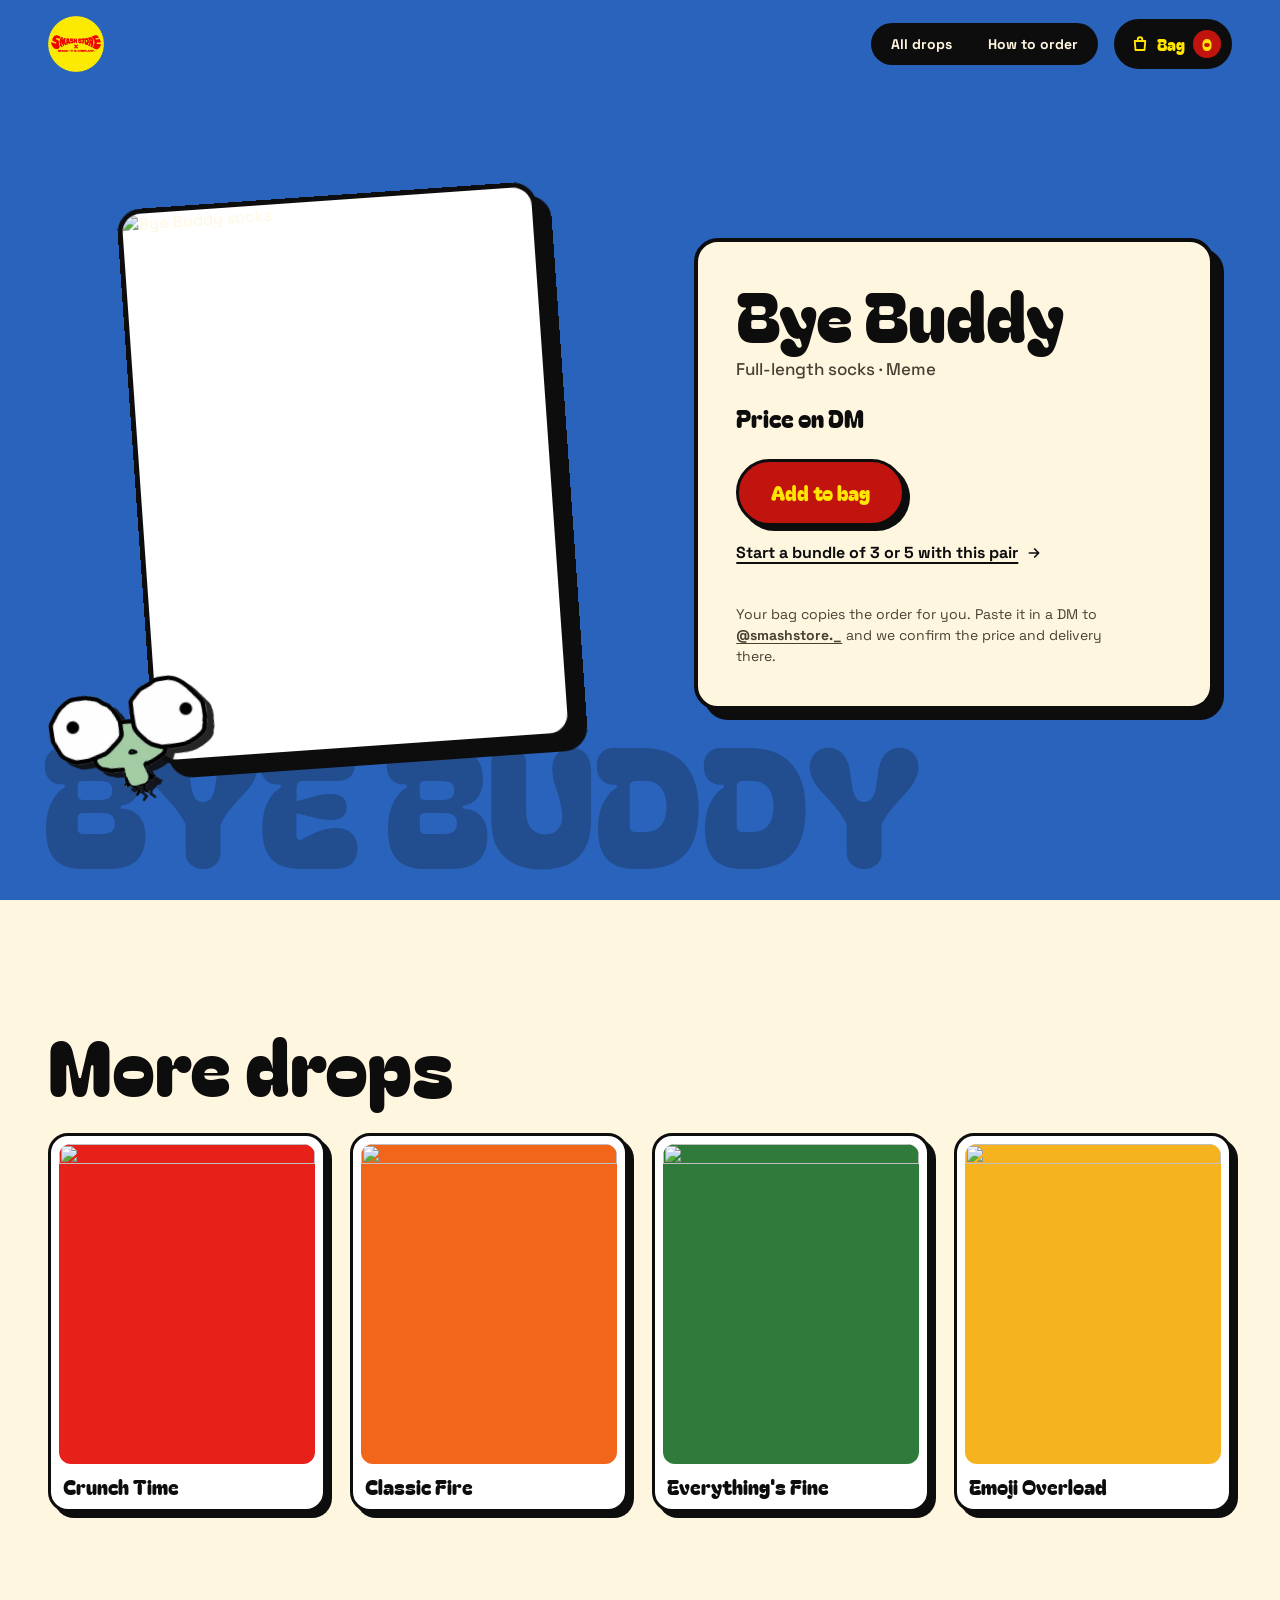
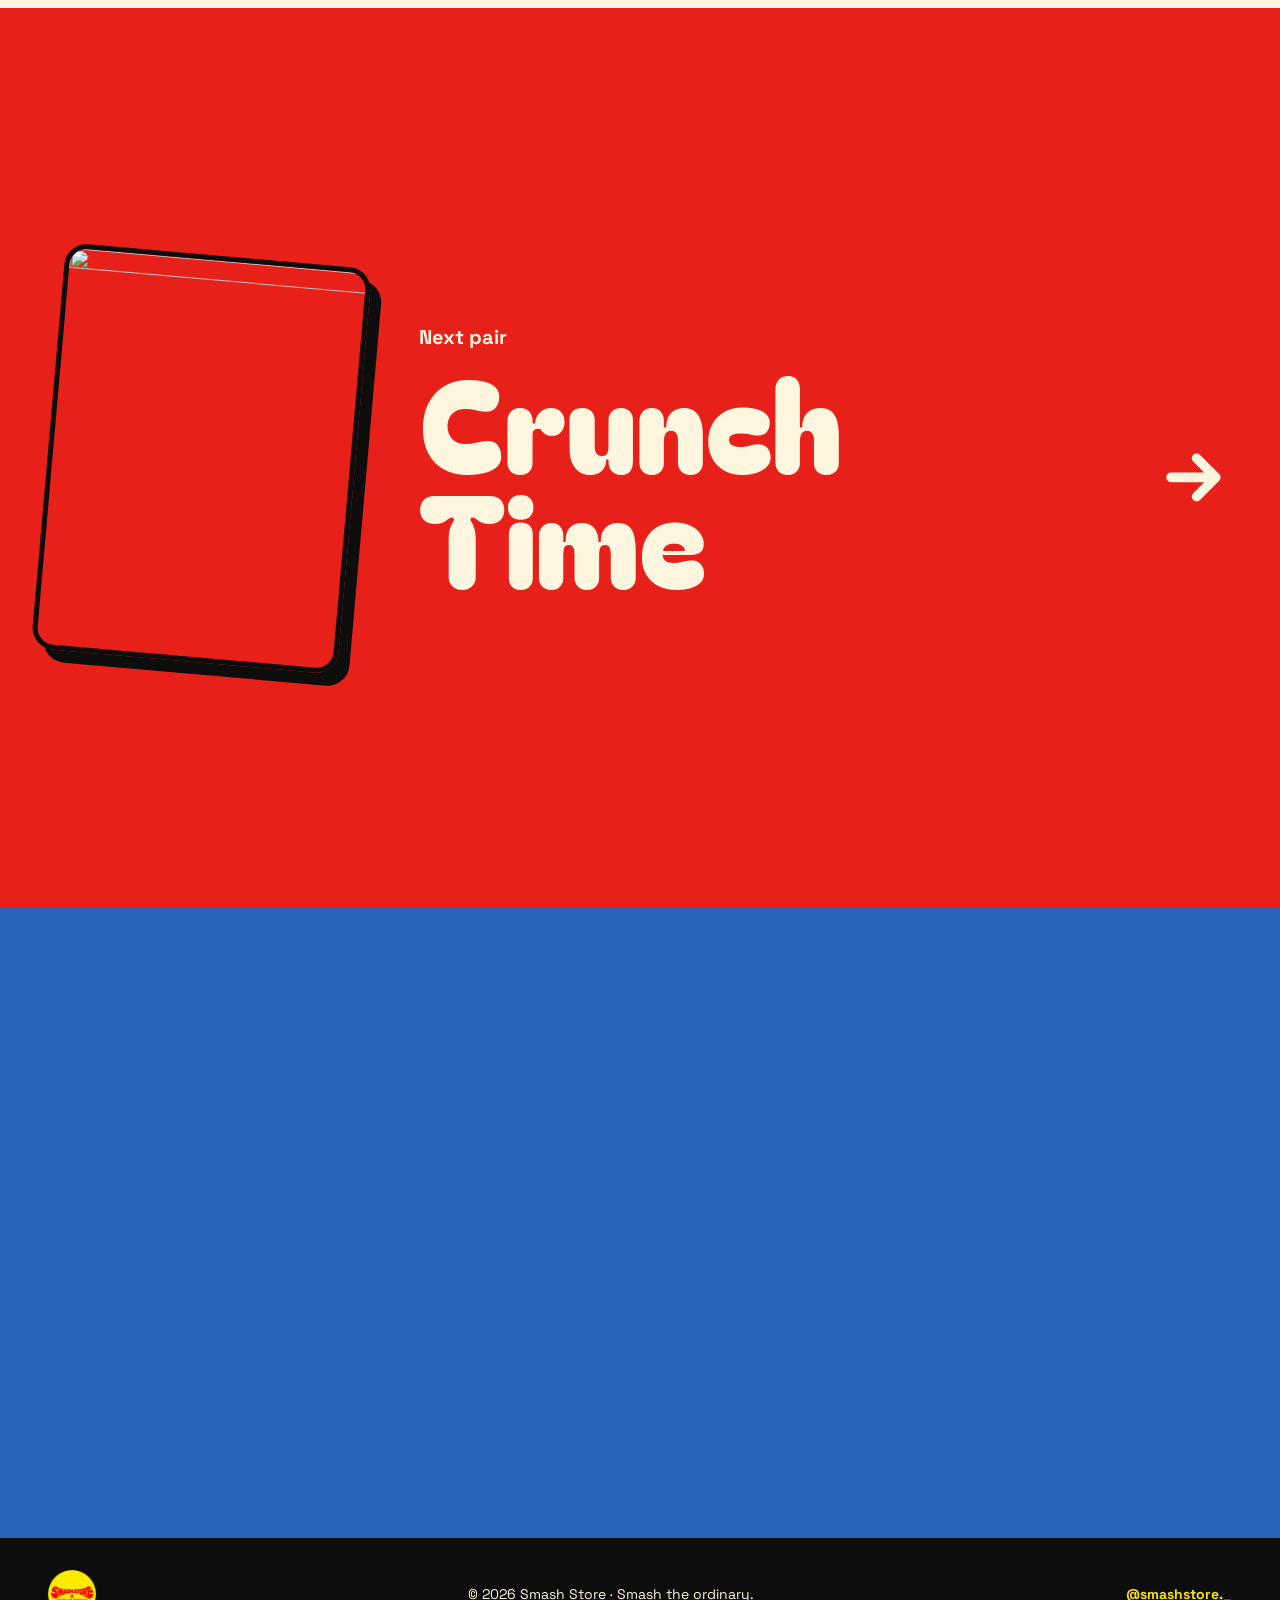
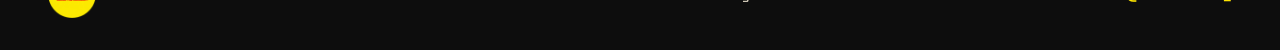
==== p/bye-buddy/index.html @ 09239c69 "Add a page for every pair at /p/<name>/ Each pair gets its own static page: the photo on a wall of t" ====
<!DOCTYPE html>
<html lang="en">
<head>
<meta charset="UTF-8">
<meta name="viewport" content="width=device-width, initial-scale=1">
<title>Bye Buddy socks · Smash Store</title>
<meta name="description" content="Bye Buddy: full-length printed socks from Smash Store. Order by DM on Instagram @smashstore._">
<link rel="canonical" href="https://smashstore777-pixel.github.io/p/bye-buddy/">
<meta name="theme-color" content="#2A63BC">
<meta property="og:type" content="product">
<meta property="og:site_name" content="Smash Store">
<meta property="og:title" content="Bye Buddy socks">
<meta property="og:description" content="Bye Buddy: full-length printed socks from Smash Store. Order by DM on Instagram @smashstore._">
<meta property="og:url" content="https://smashstore777-pixel.github.io/p/bye-buddy/">
<meta property="og:image" content="https://smashstore777-pixel.github.io/img/dad.jpg">
<meta name="twitter:card" content="summary_large_image">
<link rel="icon" href="../../img/logo.png">
<link rel="preconnect" href="https://fonts.googleapis.com">
<link rel="preconnect" href="https://fonts.gstatic.com" crossorigin>
<link href="https://fonts.googleapis.com/css2?family=Bagel+Fat+One&family=Space+Grotesk:wght@400;500;700&display=swap" rel="stylesheet">
<link rel="stylesheet" href="../../product.css?v=20261126g">
</head>
<body class="pp" data-impeccable-ignore="hard-offset-shadow" data-id="dad" style="--c:#2A63BC;--on-c:#FFF6E0">

<header class="pnav">
  <a class="pnav-logo" href="../../"><img src="../../img/logo.png" alt="Smash Store home" width="56" height="56"></a>
  <nav class="pnav-links" aria-label="Main">
    <a href="../../#drops">All drops</a>
    <a href="../../#order">How to order</a>
  </nav>
  <a class="pbag" href="../../?bag=1" aria-label="Open bag"><svg class="ico" viewBox="0 0 24 24" aria-hidden="true"><path d="M5 8h14l-1 12H6L5 8z"/><path d="M9 8V6a3 3 0 0 1 6 0v2"/></svg><span>Bag</span><b id="bagCount">0</b></a>
</header>

<main>
  <section class="phero">
    <p class="phero-word" aria-hidden="true" data-impeccable-ignore="low-contrast">Bye Buddy</p>
    <div class="phero-visual">
      <figure class="pshot" data-depth="1"><img src="../../img/dad.jpg" alt="Bye Buddy socks" width="347" height="463" fetchpriority="high"></figure>
      <img class="pmascot" data-depth="2" src="../../img/mascot.png" alt="" width="600" height="432">
    </div>
    <div class="pbuy">
      <h1>Bye Buddy</h1>
      <p class="pmeta">Full-length socks · Meme</p>
      <p class="pprice">Price on DM</p>
      <div class="pactions">
        <button class="pbtn" id="addBtn" type="button" data-id="dad">Add to bag</button>
        <a class="plink" href="../../?bundle=dad#drops">Start a bundle of 3 or 5 with this pair <svg class="ico" viewBox="0 0 24 24" aria-hidden="true"><path d="M5 12h14M13 6l6 6-6 6"/></svg></a>
      </div>
      <p class="pstatus" id="status" role="status" aria-live="polite"></p>
      <p class="pnote">Your bag copies the order for you. Paste it in a DM to <a href="https://ig.me/m/smashstore._" target="_blank" rel="noopener">@smashstore._</a> and we confirm the price and delivery there.</p>
    </div>
  </section>

  <section class="pmore" aria-labelledby="moreTitle">
    <h2 id="moreTitle">More drops</h2>
    <ul class="prail">
      <li><a class="pcard" href="../crunch-time/" style="--c:#E8201A"><img src="../../img/pringles.jpg" alt="" width="347" height="463" loading="lazy"><span>Crunch Time</span></a></li>
      <li><a class="pcard" href="../classic-fire/" style="--c:#F2661B"><img src="../../img/flame.jpg" alt="" width="347" height="463" loading="lazy"><span>Classic Fire</span></a></li>
      <li><a class="pcard" href="../everythings-fine/" style="--c:#2E7B3C"><img src="../../img/fine.jpg" alt="" width="347" height="463" loading="lazy"><span>Everything&#39;s Fine</span></a></li>
      <li><a class="pcard" href="../emoji-overload/" style="--c:#F5B41F"><img src="../../img/smiley.jpg" alt="" width="347" height="463" loading="lazy"><span>Emoji Overload</span></a></li>
    </ul>
  </section>

  <section class="pnext" data-impeccable-ignore="cramped-padding" style="--next:#E8201A;--on-next:#FFF6E0">
    <a class="pnext-in" href="../crunch-time/">
      <span class="pnext-layer"><img class="pnext-shot" src="../../img/pringles.jpg" alt="" width="347" height="463" loading="lazy"><span class="pnext-copy"><span class="pnext-label">Next pair</span><span class="pnext-name">Crunch Time <svg class="ico" viewBox="0 0 24 24" aria-hidden="true"><path d="M5 12h14M13 6l6 6-6 6"/></svg></span></span></span>
      <span class="pnext-layer pnext-flood" aria-hidden="true"><img class="pnext-shot" src="../../img/pringles.jpg" alt="" width="347" height="463" loading="lazy"><span class="pnext-copy"><span class="pnext-label">Next pair</span><span class="pnext-name">Crunch Time <svg class="ico" viewBox="0 0 24 24" aria-hidden="true"><path d="M5 12h14M13 6l6 6-6 6"/></svg></span></span></span>
    </a>
  </section>
</main>

<footer class="pfoot">
  <img src="../../img/logo.png" alt="" width="48" height="48">
  <p>© <span id="yr">2026</span> Smash Store · Smash the ordinary.</p>
  <a href="https://instagram.com/smashstore._" target="_blank" rel="noopener">@smashstore._</a>
</footer>

<script src="../../products.js?v=20261126g"></script>
<script src="../../product.js?v=20261126g"></script>
</body>
</html>
---- product.css ----
/* Product pages. Same world as the home page: yellow, red, ink, cream,
   Bagel Fat One + Space Grotesk, thick ink outlines with hard offset shadows.
   Each page sets --c (the pair's colour) and --on-c (text that reads on it). */
:root{
  --yellow:#FFE500; --red:#E8201A; --ink:#0d0d0d; --cream:#FFF6E0;
  --red-deep:#C2140E; /* brand red, one step deeper, so yellow text on it clears 4.5:1 */
  --head:'Bagel Fat One', system-ui, sans-serif;
  --body:'Space Grotesk', system-ui, sans-serif;
  --ease:cubic-bezier(.23,1,.32,1);
  --gut:clamp(16px,4vw,48px);
}
*{box-sizing:border-box;margin:0;padding:0}
html{scrollbar-color:var(--ink) var(--cream);-webkit-text-size-adjust:100%}
body{font-family:var(--body);background:var(--cream);color:var(--ink);overflow-x:hidden;-webkit-font-smoothing:antialiased;caret-color:var(--red)}
::selection{background:var(--ink);color:var(--yellow)}
img{display:block;max-width:100%}
a{color:inherit}
h1,h2{font-family:var(--head);font-weight:400;line-height:.95;text-wrap:balance}
.ico{width:1em;height:1em;flex:none;fill:none;stroke:currentColor;stroke-width:2.5;stroke-linecap:round;stroke-linejoin:round}
:focus-visible{outline:3px solid var(--ink);outline-offset:3px}

/* NAV */
.pnav{position:absolute;top:0;left:0;right:0;z-index:20;display:flex;align-items:center;gap:16px;padding:16px var(--gut)}
.pnav-logo img{width:56px;height:56px;transition:transform .18s var(--ease)}
@media (hover:hover) and (pointer:fine){.pnav-logo:hover img{transform:rotate(-8deg)}}
.pnav-links{display:flex;gap:4px;background:var(--ink);padding:4px;border-radius:99px;margin-left:auto}
.pnav-links a{color:var(--cream);font-weight:700;font-size:14px;text-decoration:none;padding:8px 16px;border-radius:99px;transition:background-color .15s,color .15s}
.pnav-links a:hover{background:var(--yellow);color:var(--ink)}
.pnav-links a:focus-visible{outline-color:var(--yellow)}
.pbag{display:flex;align-items:center;gap:8px;font:400 16px var(--head);text-decoration:none;background:var(--ink);color:var(--yellow);border:3px solid var(--ink);border-radius:99px;padding:8px 8px 8px 14px;transition:transform .12s var(--ease)}
.pbag .ico{width:18px;height:18px}
.pbag b{display:grid;place-items:center;min-width:28px;height:28px;padding:0 8px;border-radius:99px;background:var(--red-deep);color:var(--yellow);font-weight:400;font-variant-numeric:tabular-nums}
.pbag:active{transform:translateY(1px)}
.pbag.bump b{animation:bump .4s var(--ease)}
@keyframes bump{40%{transform:scale(1.25)}}

/* HERO: the pair on a wall of its own colour. Three planes: the name (back),
   the photo (middle), the mascot (front). product.js moves them at different rates. */
.phero{position:relative;overflow:hidden;background:var(--c);color:var(--on-c);min-height:100svh;
  display:grid;grid-template-columns:minmax(0,1.05fr) minmax(0,.95fr);align-items:center;gap:clamp(24px,4vw,64px);
  padding:120px var(--gut) 72px}
.phero-word{position:absolute;inset:auto auto 32px calc(var(--gut) - .04em);width:min(72vw,1100px);z-index:0;pointer-events:none;
  font-family:var(--head);font-size:clamp(88px,13vw,220px);line-height:.86;letter-spacing:-.02em;text-transform:uppercase;
  color:color-mix(in srgb,var(--c) 74%,var(--ink));will-change:transform}
.phero-visual{position:relative;z-index:1;justify-self:center;width:min(100%,420px)}
.pshot{position:relative;border:5px solid var(--ink);border-radius:24px;overflow:hidden;background:#fff;box-shadow:14px 14px 0 var(--ink);rotate:-4deg;will-change:transform}
.pshot img{width:100%;height:auto}
.pmascot{position:absolute;z-index:2;width:38%;height:auto;left:-20%;bottom:-8%;rotate:-10deg;filter:drop-shadow(6px 6px 0 rgba(13,13,13,.9));will-change:transform}

.pbuy{position:relative;z-index:3;align-self:center;background:var(--cream);color:var(--ink);border:4px solid var(--ink);border-radius:24px;box-shadow:10px 10px 0 var(--ink);
  padding:clamp(24px,3vw,40px);max-width:520px}
.pbuy h1{font-size:clamp(44px,5.4vw,84px);color:var(--ink)}
.pmeta{margin-top:12px;font-weight:500;font-size:17px;color:#4a4033}
.pprice{margin-top:20px;font:400 24px var(--head)}
.pactions{display:flex;flex-direction:column;align-items:flex-start;gap:16px;margin-top:24px}
.pbtn{font:400 20px var(--head);background:var(--red-deep);color:var(--yellow);border:3px solid var(--ink);border-radius:99px;padding:16px 32px;box-shadow:5px 5px 0 var(--ink);
  cursor:pointer;transition:transform .14s var(--ease),box-shadow .14s var(--ease),background-color .15s}
@media (hover:hover) and (pointer:fine){.pbtn:hover{transform:translate(-2px,-2px);box-shadow:7px 7px 0 var(--ink)}}
.pbtn:active{transform:translate(4px,4px);box-shadow:1px 1px 0 var(--ink)}
.pbtn.added{background:var(--ink)}
.plink{display:inline-flex;align-items:center;gap:8px;font-weight:700;font-size:16px;text-underline-offset:4px;text-decoration-thickness:2px}
.plink:hover .ico{transform:translateX(3px)}
.plink .ico{transition:transform .15s var(--ease)}
.pstatus{min-height:1.4em;margin-top:12px;font-weight:700;font-size:15px}
.pstatus a{text-underline-offset:3px}
.pnote{margin-top:8px;font-size:14px;line-height:1.5;color:#4a4033;max-width:44ch}
.pnote a{font-weight:700;text-underline-offset:3px}

/* MORE PAIRS */
.pmore{padding:clamp(72px,10vw,128px) var(--gut) clamp(56px,8vw,96px)}
.pmore h2{font-size:clamp(40px,6vw,80px)}
.prail{list-style:none;display:grid;grid-template-columns:repeat(4,minmax(0,1fr));gap:24px;margin-top:32px}
.pcard{display:block;text-decoration:none;background:#fff;border:3px solid var(--ink);border-radius:20px;padding:8px;box-shadow:6px 6px 0 var(--ink);transition:transform .15s var(--ease),box-shadow .15s var(--ease)}
.pcard img{width:100%;height:auto;aspect-ratio:4/5;object-fit:cover;border-radius:12px;background:var(--c)}
.pcard span{display:block;padding:12px 4px 4px;font:400 20px/1.05 var(--head)}
@media (hover:hover) and (pointer:fine){.pcard:hover{transform:translate(-2px,-2px);box-shadow:9px 9px 0 var(--ink)}}
.pcard:focus-visible{outline-offset:4px;border-radius:20px}

/* NEXT PAIR: the signature move. The next pair's colour floods the section
   from its photo outward as you scroll in (product.js drives --flood). */
.pnext{position:relative;height:170vh;background:var(--c)}
.pnext-in{position:sticky;top:0;display:block;height:100vh;height:100svh;overflow:hidden;text-decoration:none;--flood:0;
  --shot:clamp(160px,24vw,320px);--gap:clamp(24px,5vw,80px)}
/* two identical layers: the bottom one in this pair's colours, the top one in the
   next pair's colours, revealed by a growing circle, so text always matches its ground */
.pnext-layer{position:absolute;inset:0;display:grid;grid-template-columns:var(--shot) minmax(0,1fr);align-items:center;gap:var(--gap);padding:0 var(--gut);color:var(--on-c)}
.pnext-flood{background:var(--next);color:var(--on-next);clip-path:circle(calc(var(--flood) * 150%) at var(--fx,25%) var(--fy,50%))}
.pnext-shot{width:var(--shot);height:auto;border:5px solid var(--ink);border-radius:22px;box-shadow:12px 12px 0 var(--ink);rotate:5deg;transition:rotate .3s var(--ease)}
.pnext-copy{display:flex;flex-direction:column;gap:12px}
.pnext-label{font-weight:700;font-size:20px}
.pnext-name{display:flex;align-items:center;gap:.25em;font:400 clamp(56px,10vw,168px)/.9 var(--head);text-wrap:balance}
.pnext-name .ico{width:.6em;height:.6em;stroke-width:3;transition:transform .2s var(--ease)}
@media (hover:hover) and (pointer:fine){.pnext-in:hover .pnext-name .ico{transform:translateX(8px)}.pnext-in:hover .pnext-shot{rotate:0deg}}
.pnext-in:focus-visible{outline:4px solid var(--ink);outline-offset:-12px}

/* FOOTER */
.pfoot{background:var(--ink);color:var(--cream);display:flex;align-items:center;justify-content:space-between;gap:16px;padding:32px var(--gut);font-size:14px}
.pfoot a{font-weight:700;color:var(--yellow);text-decoration:none}
.pfoot a:hover{text-decoration:underline;text-underline-offset:3px}

/* TABLET */
@media (max-width:960px){
  .prail{grid-template-columns:repeat(2,minmax(0,1fr))}
}

/* PHONE: its own composition, not the desktop one shrunk. Name on top,
   photo with the mascot, then the buy panel; the add button sits in the first screen. */
@media (max-width:760px){
  .pnav{padding:12px var(--gut);gap:8px}
  .pnav-logo img{width:44px;height:44px}
  .pnav-links{display:none}
  .pbag{margin-left:auto;font-size:15px}
  .phero{grid-template-columns:1fr;min-height:0;gap:24px;padding:84px var(--gut) 48px;align-items:start}
  .phero-word{inset:68px auto auto calc(var(--gut) - .04em);width:auto;right:var(--gut);font-size:clamp(64px,21vw,120px)}
  .phero-visual{width:min(58vw,260px);margin-top:28px}
  .pshot{border-width:4px;border-radius:18px;box-shadow:8px 8px 0 var(--ink)}
  .pmascot{width:44%;left:auto;right:-36%;bottom:-4%;rotate:8deg}
  .pbuy{max-width:none;border-width:3px;border-radius:20px;box-shadow:6px 6px 0 var(--ink);padding:20px}
  .pbuy h1{font-size:clamp(38px,11vw,52px)}
  .pmeta{font-size:15px;margin-top:8px}
  .pprice{font-size:20px;margin-top:12px}
  .pactions{margin-top:16px;gap:12px}
  .pbtn{width:100%;font-size:19px;padding:15px 24px}
  .prail{display:flex;overflow-x:auto;scroll-snap-type:x mandatory;gap:16px;margin:24px calc(-1 * var(--gut)) 0;padding:0 var(--gut) 12px;scrollbar-width:none}
  .prail::-webkit-scrollbar{display:none}
  .prail li{flex:0 0 58%;scroll-snap-align:start}
  .pcard span{font-size:18px}
  .pnext{height:150vh}
  .pnext-in{--shot:44vw}
  .pnext-layer{grid-template-columns:1fr;grid-template-rows:auto auto;align-content:center;justify-items:start;gap:28px}

  .pnext-name{font-size:clamp(48px,15vw,80px)}
  .pfoot{flex-direction:column;text-align:center}
}

/* Reduced motion: no parallax, no pinned flood. The next pair shows in its own colour. */
@media (prefers-reduced-motion:reduce){
  .phero-word,.pshot,.pmascot{will-change:auto}
  .pnext{height:auto}
  .pnext-in{position:relative;min-height:70vh;--flood:1}
  *{transition-duration:.01ms!important;animation:none!important}
}
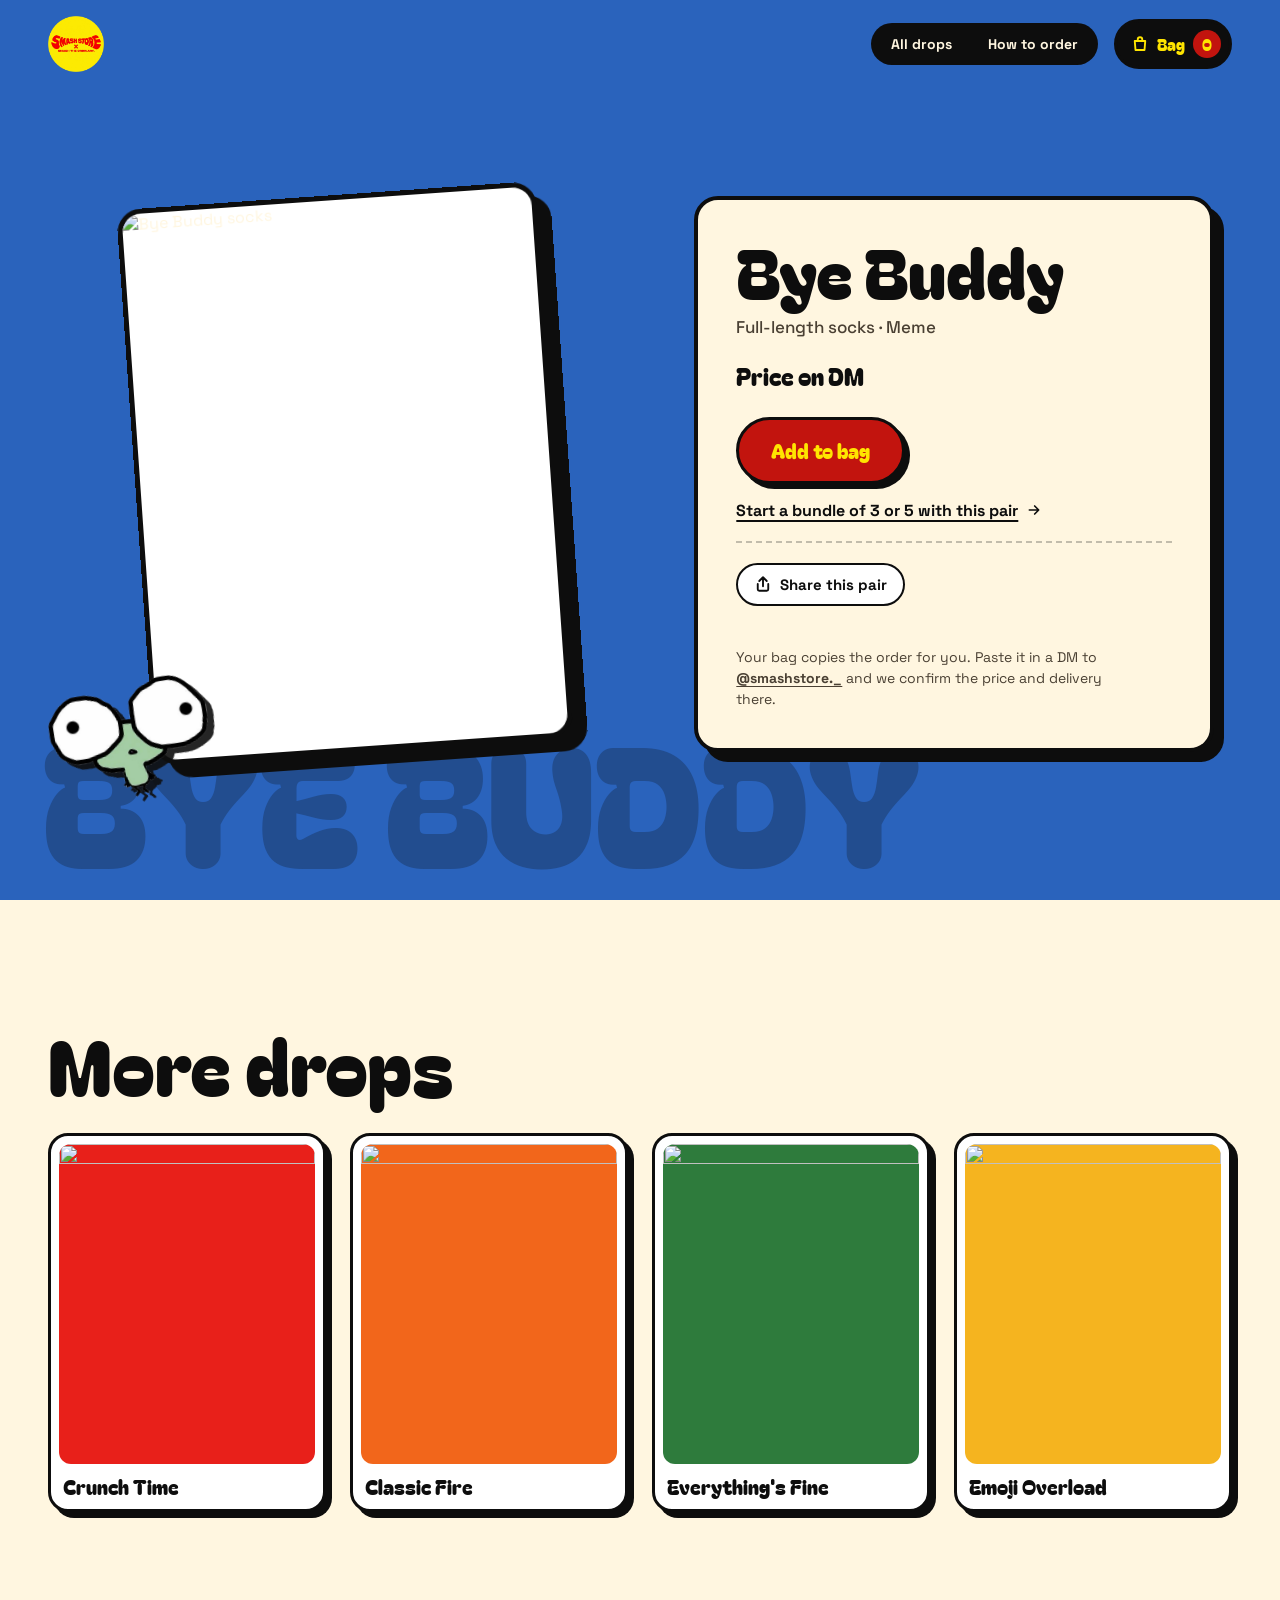
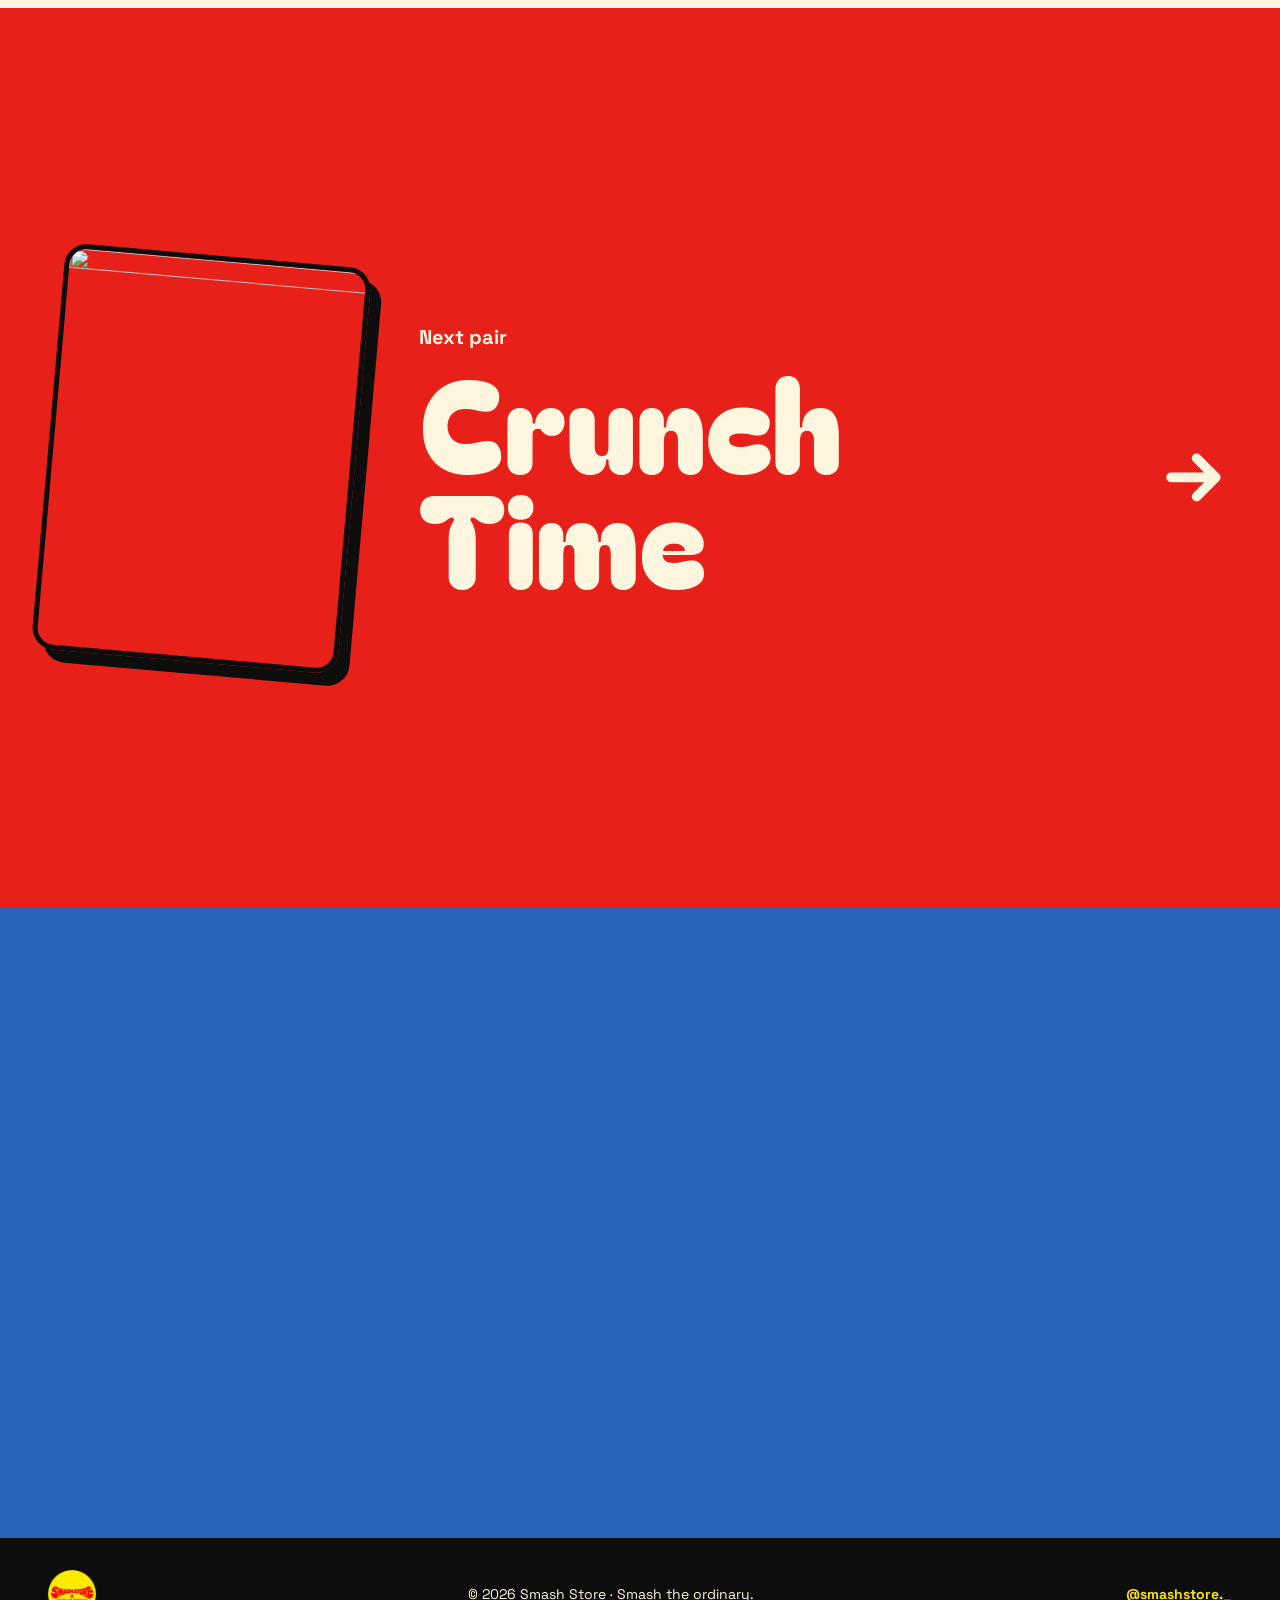
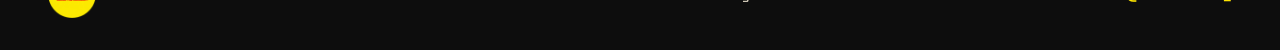
==== commit 78d0ea3e: "Add Share this pair to product pages On phones it opens the phone's own share sheet (WhatsApp, Insta" ====
--- a/p/bye-buddy/index.html
+++ b/p/bye-buddy/index.html
@@ -46,6 +46,13 @@
         <button class="pbtn" id="addBtn" type="button" data-id="dad">Add to bag</button>
         <a class="plink" href="../../?bundle=dad#drops">Start a bundle of 3 or 5 with this pair <svg class="ico" viewBox="0 0 24 24" aria-hidden="true"><path d="M5 12h14M13 6l6 6-6 6"/></svg></a>
       </div>
+      <div class="pshare">
+        <button class="pshare-btn" id="shareBtn" type="button" aria-expanded="false" aria-controls="shareMenu"><svg class="ico" viewBox="0 0 24 24" aria-hidden="true"><path d="M12 15V3M7 8l5-5 5 5"/><path d="M5 12v7a2 2 0 0 0 2 2h10a2 2 0 0 0 2-2v-7"/></svg><span>Share this pair</span></button>
+        <div class="pshare-menu" id="shareMenu" hidden>
+          <button type="button" id="copyLink"><svg class="ico" viewBox="0 0 24 24" aria-hidden="true"><path d="M10 14a4 4 0 0 0 5.66 0l3-3a4 4 0 0 0-5.66-5.66l-1 1"/><path d="M14 10a4 4 0 0 0-5.66 0l-3 3a4 4 0 0 0 5.66 5.66l1-1"/></svg><span>Copy link</span></button>
+          <a id="waLink" href="https://wa.me/?text=Bye%20Buddy%20socks%20from%20Smash%20Store%20https%3A%2F%2Fsmashstore777-pixel.github.io%2Fp%2Fbye-buddy%2F" target="_blank" rel="noopener"><svg class="ico" viewBox="0 0 24 24" aria-hidden="true"><path d="M4 20l1.3-4A8 8 0 1 1 8 18.7L4 20z"/><path d="M9 9.5c0 3 2.5 5.5 5.5 5.5l1-1.5-2-1-1 1c-1-.5-2-1.5-2.5-2.5l1-1-1-2L9 9.5z"/></svg><span>WhatsApp</span></a>
+        </div>
+      </div>
       <p class="pstatus" id="status" role="status" aria-live="polite"></p>
       <p class="pnote">Your bag copies the order for you. Paste it in a DM to <a href="https://ig.me/m/smashstore._" target="_blank" rel="noopener">@smashstore._</a> and we confirm the price and delivery there.</p>
     </div>
--- a/product.css
+++ b/product.css
@@ -61,6 +61,16 @@
 .plink{display:inline-flex;align-items:center;gap:8px;font-weight:700;font-size:16px;text-underline-offset:4px;text-decoration-thickness:2px}
 .plink:hover .ico{transform:translateX(3px)}
 .plink .ico{transition:transform .15s var(--ease)}
+/* SHARE */
+.pshare{position:relative;margin-top:20px;padding-top:20px;border-top:2px dashed rgba(13,13,13,.25)}
+.pshare-btn,.pshare-menu button,.pshare-menu a{display:inline-flex;align-items:center;gap:8px;font:700 15px var(--body);color:var(--ink);text-decoration:none;
+  background:#fff;border:2px solid var(--ink);border-radius:99px;padding:10px 16px;cursor:pointer;transition:background-color .15s,transform .12s var(--ease)}
+.pshare-btn .ico,.pshare-menu .ico{width:18px;height:18px}
+@media (hover:hover) and (pointer:fine){.pshare-btn:hover,.pshare-menu button:hover,.pshare-menu a:hover{background:var(--yellow)}}
+.pshare-btn:active,.pshare-menu button:active,.pshare-menu a:active{transform:translateY(1px)}
+.pshare-btn[aria-expanded="true"]{background:var(--ink);color:var(--yellow)}
+.pshare-menu{display:flex;flex-wrap:wrap;gap:8px;margin-top:12px}
+.pshare-menu[hidden]{display:none}
 .pstatus{min-height:1.4em;margin-top:12px;font-weight:700;font-size:15px}
 .pstatus a{text-underline-offset:3px}
 .pnote{margin-top:8px;font-size:14px;line-height:1.5;color:#4a4033;max-width:44ch}
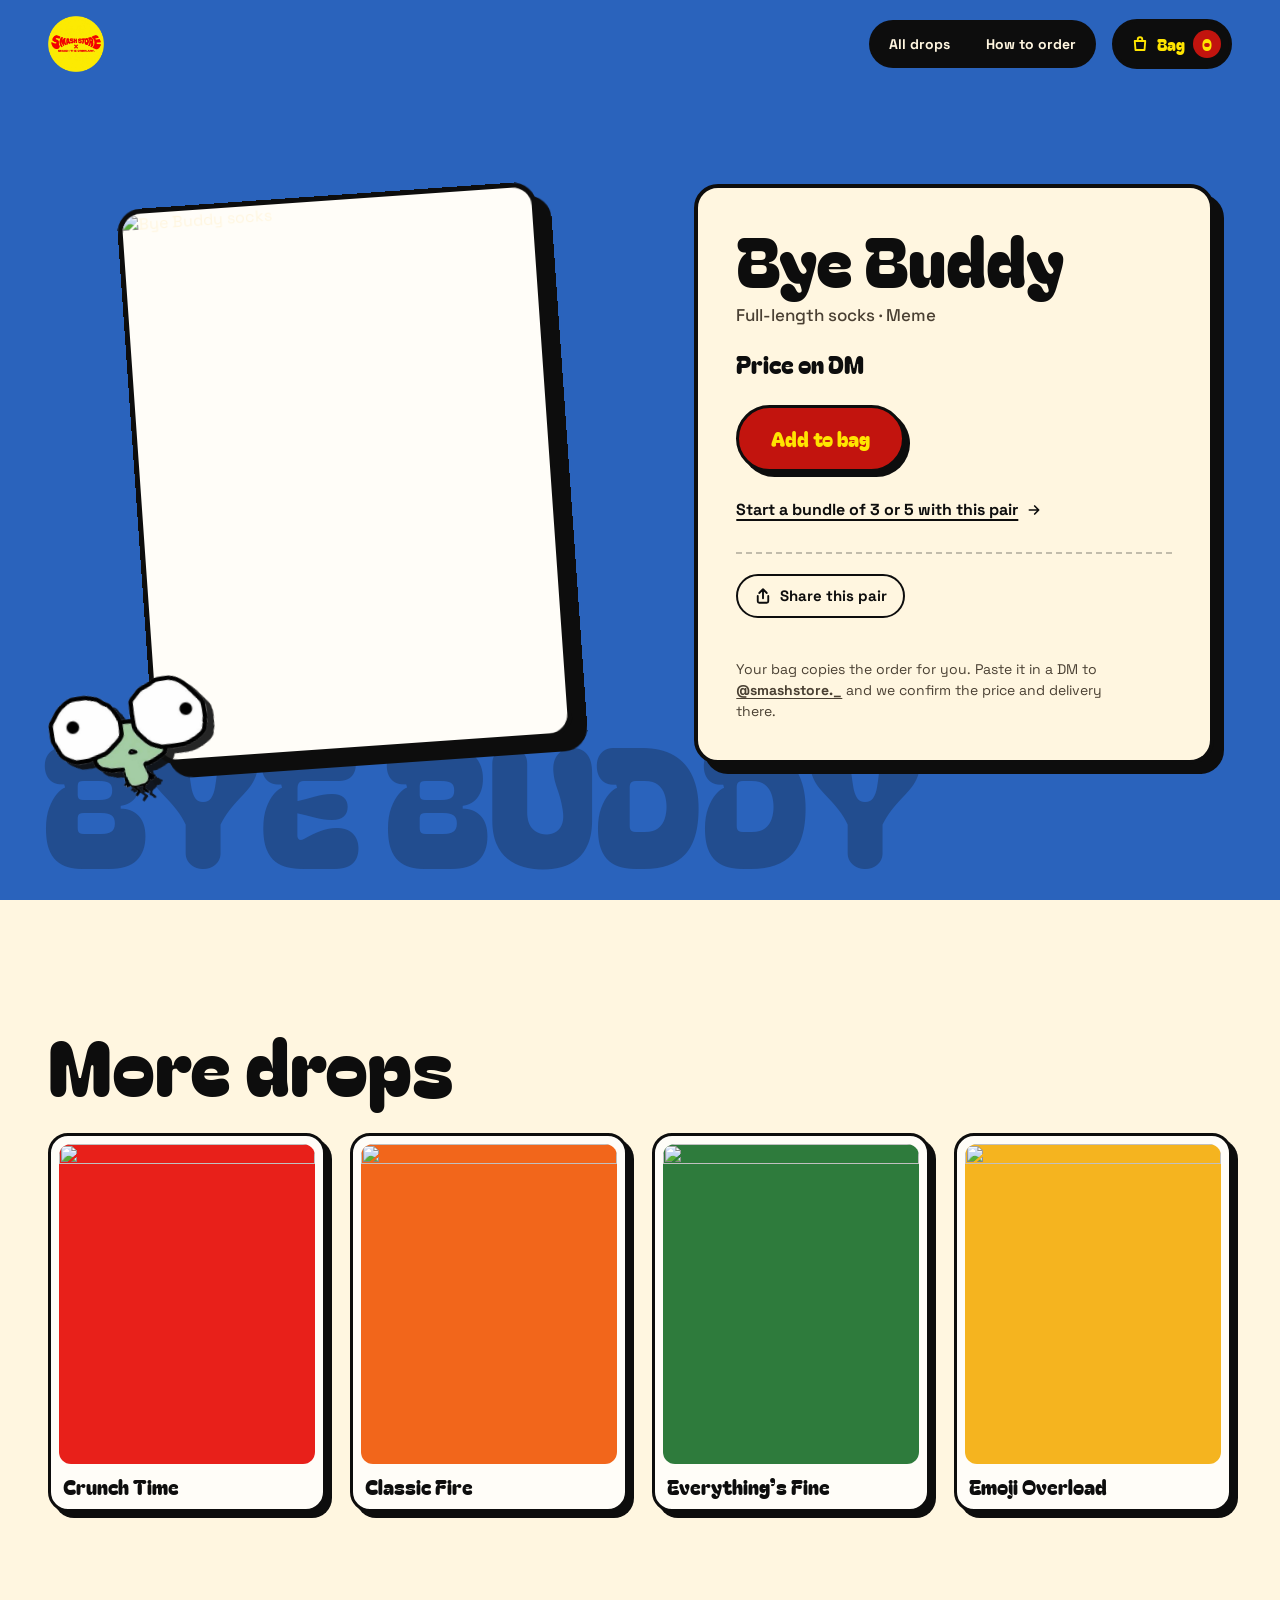
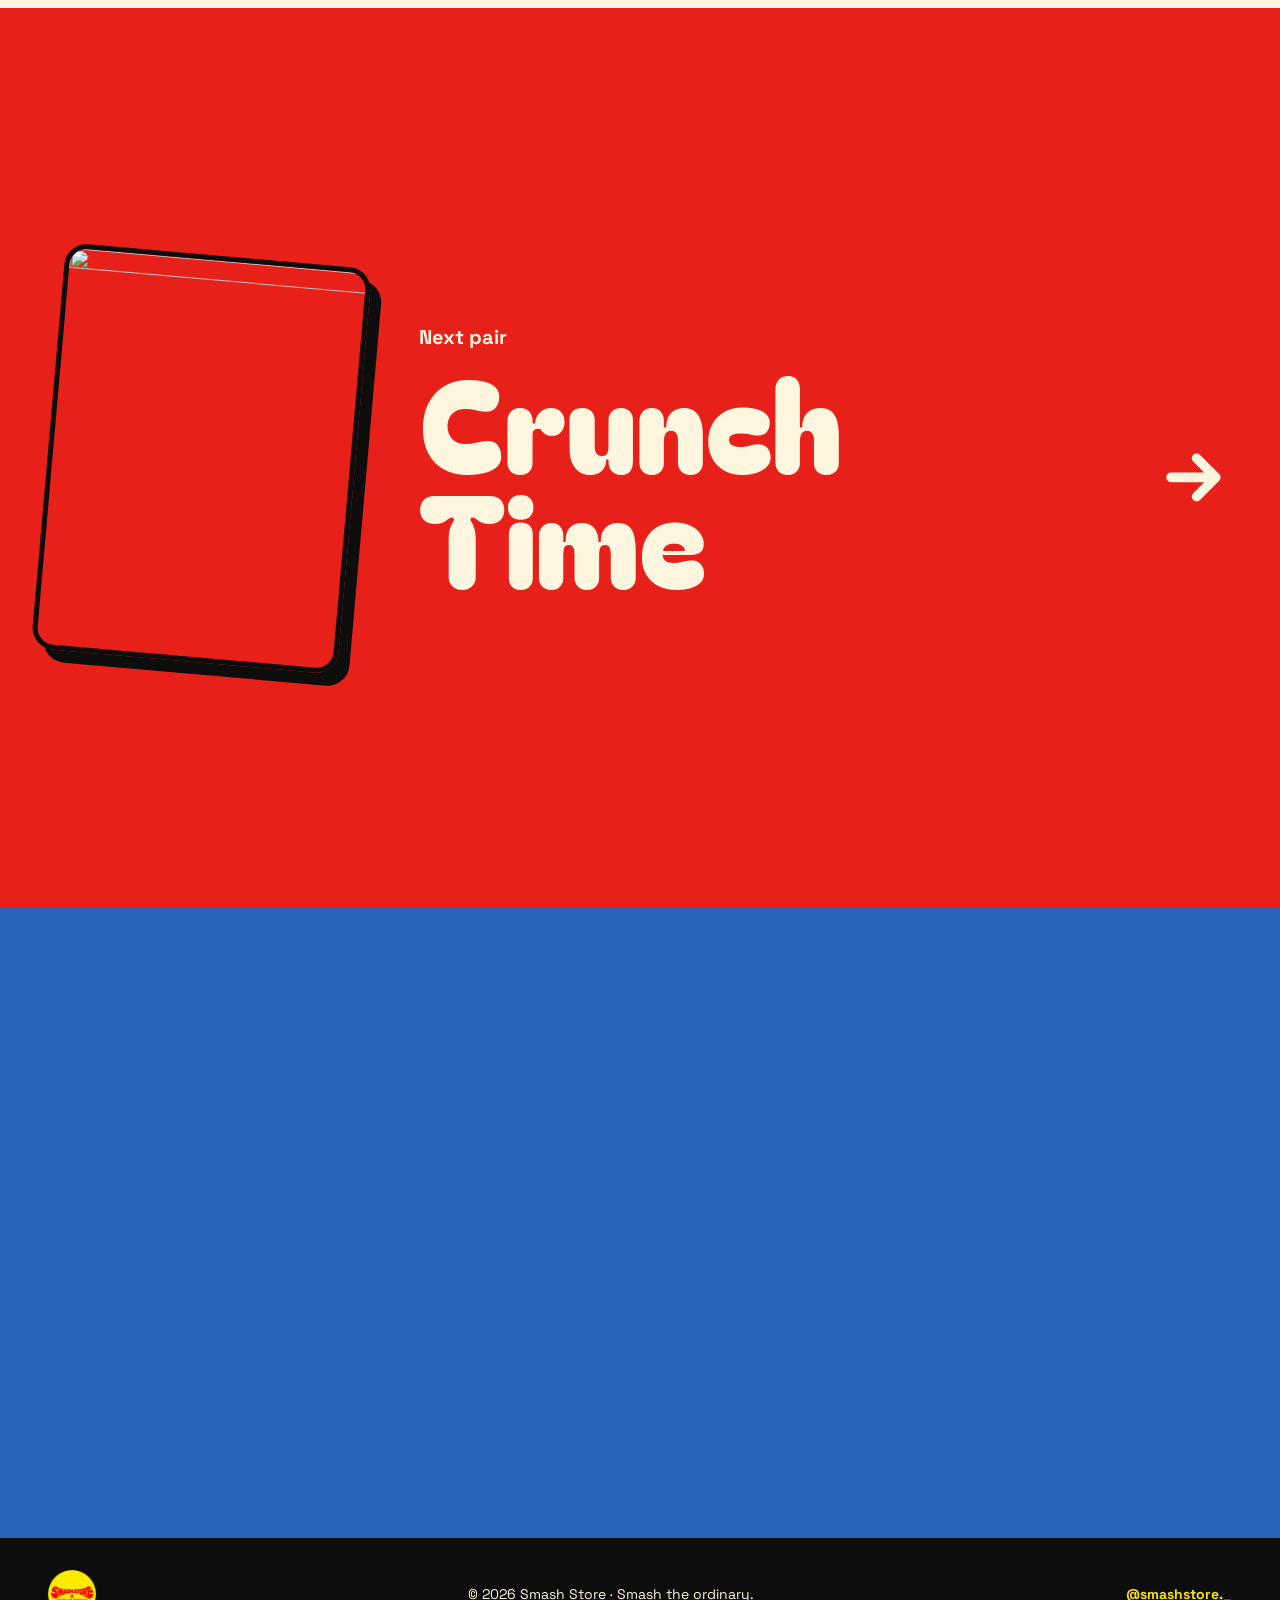
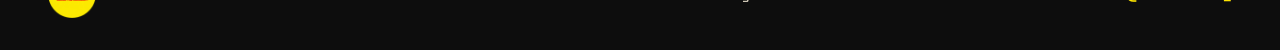
==== commit 40a64a2e: "Second slop pass with Hallmark, taste-skill and impeccable - Small yellow-on-red text (buttons, bag " ====
--- a/p/bye-buddy/index.html
+++ b/p/bye-buddy/index.html
@@ -18,9 +18,10 @@
 <link rel="preconnect" href="https://fonts.googleapis.com">
 <link rel="preconnect" href="https://fonts.gstatic.com" crossorigin>
 <link href="https://fonts.googleapis.com/css2?family=Bagel+Fat+One&family=Space+Grotesk:wght@400;500;700&display=swap" rel="stylesheet">
-<link rel="stylesheet" href="../../product.css?v=20261126g">
+<link rel="stylesheet" href="../../product.css?v=20261126h">
 </head>
 <body class="pp" data-impeccable-ignore="hard-offset-shadow" data-id="dad" style="--c:#2A63BC;--on-c:#FFF6E0">
+<a class="skip" href="#buy">Skip to the pair</a>
 
 <header class="pnav">
   <a class="pnav-logo" href="../../"><img src="../../img/logo.png" alt="Smash Store home" width="56" height="56"></a>
@@ -38,7 +39,7 @@
       <figure class="pshot" data-depth="1"><img src="../../img/dad.jpg" alt="Bye Buddy socks" width="347" height="463" fetchpriority="high"></figure>
       <img class="pmascot" data-depth="2" src="../../img/mascot.png" alt="" width="600" height="432">
     </div>
-    <div class="pbuy">
+    <div class="pbuy" id="buy">
       <h1>Bye Buddy</h1>
       <p class="pmeta">Full-length socks · Meme</p>
       <p class="pprice">Price on DM</p>
@@ -63,7 +64,7 @@
     <ul class="prail">
       <li><a class="pcard" href="../crunch-time/" style="--c:#E8201A"><img src="../../img/pringles.jpg" alt="" width="347" height="463" loading="lazy"><span>Crunch Time</span></a></li>
       <li><a class="pcard" href="../classic-fire/" style="--c:#F2661B"><img src="../../img/flame.jpg" alt="" width="347" height="463" loading="lazy"><span>Classic Fire</span></a></li>
-      <li><a class="pcard" href="../everythings-fine/" style="--c:#2E7B3C"><img src="../../img/fine.jpg" alt="" width="347" height="463" loading="lazy"><span>Everything&#39;s Fine</span></a></li>
+      <li><a class="pcard" href="../everythings-fine/" style="--c:#2E7B3C"><img src="../../img/fine.jpg" alt="" width="347" height="463" loading="lazy"><span>Everything’s Fine</span></a></li>
       <li><a class="pcard" href="../emoji-overload/" style="--c:#F5B41F"><img src="../../img/smiley.jpg" alt="" width="347" height="463" loading="lazy"><span>Emoji Overload</span></a></li>
     </ul>
   </section>
@@ -82,7 +83,7 @@
   <a href="https://instagram.com/smashstore._" target="_blank" rel="noopener">@smashstore._</a>
 </footer>
 
-<script src="../../products.js?v=20261126g"></script>
-<script src="../../product.js?v=20261126g"></script>
+<script src="../../products.js?v=20261126h"></script>
+<script src="../../product.js?v=20261126h"></script>
 </body>
 </html>
--- a/product.css
+++ b/product.css
@@ -3,7 +3,8 @@
    Each page sets --c (the pair's colour) and --on-c (text that reads on it). */
 :root{
   --yellow:#FFE500; --red:#E8201A; --ink:#0d0d0d; --cream:#FFF6E0;
-  --red-deep:#C2140E; /* brand red, one step deeper, so yellow text on it clears 4.5:1 */
+  --red-deep:#C2140E;
+  --white:#FFFDF8; --ink-soft:#4a4033; --shade:rgba(13,13,13,.9); --rule:rgba(13,13,13,.25); /* brand red, one step deeper, so yellow text on it clears 4.5:1 */
   --head:'Bagel Fat One', system-ui, sans-serif;
   --body:'Space Grotesk', system-ui, sans-serif;
   --ease:cubic-bezier(.23,1,.32,1);
@@ -11,23 +12,27 @@
 }
 *{box-sizing:border-box;margin:0;padding:0}
 html{scrollbar-color:var(--ink) var(--cream);-webkit-text-size-adjust:100%}
-body{font-family:var(--body);background:var(--cream);color:var(--ink);overflow-x:hidden;-webkit-font-smoothing:antialiased;caret-color:var(--red)}
+html,body{overflow-x:clip}
+body{font-family:var(--body);background:var(--cream);color:var(--ink);-webkit-font-smoothing:antialiased;caret-color:var(--red)}
 ::selection{background:var(--ink);color:var(--yellow)}
 img{display:block;max-width:100%}
 a{color:inherit}
-h1,h2{font-family:var(--head);font-weight:400;line-height:.95;text-wrap:balance}
+h1,h2{font-family:var(--head);font-weight:400;line-height:.95;text-wrap:balance;overflow-wrap:break-word;min-width:0}
+.skip{position:fixed;left:16px;top:-80px;z-index:50;background:var(--ink);color:var(--yellow);font-weight:700;text-decoration:none;padding:12px 16px;border-radius:12px}
+.skip:focus{top:16px}
 .ico{width:1em;height:1em;flex:none;fill:none;stroke:currentColor;stroke-width:2.5;stroke-linecap:round;stroke-linejoin:round}
 :focus-visible{outline:3px solid var(--ink);outline-offset:3px}
 
 /* NAV */
 .pnav{position:absolute;top:0;left:0;right:0;z-index:20;display:flex;align-items:center;gap:16px;padding:16px var(--gut)}
-.pnav-logo img{width:56px;height:56px;transition:transform .18s var(--ease)}
-@media (hover:hover) and (pointer:fine){.pnav-logo:hover img{transform:rotate(-8deg)}}
+.pnav-logo{display:block;transition:transform .18s var(--ease)}
+.pnav-logo img{width:56px;height:56px}
+@media (hover:hover) and (pointer:fine){.pnav-logo:hover{transform:rotate(-8deg)}}
 .pnav-links{display:flex;gap:4px;background:var(--ink);padding:4px;border-radius:99px;margin-left:auto}
-.pnav-links a{color:var(--cream);font-weight:700;font-size:14px;text-decoration:none;padding:8px 16px;border-radius:99px;transition:background-color .15s,color .15s}
+.pnav-links a{display:inline-flex;align-items:center;min-height:40px;color:var(--cream);font-weight:700;font-size:14px;text-decoration:none;padding:8px 16px;border-radius:99px;transition:background-color .15s,color .15s}
 .pnav-links a:hover{background:var(--yellow);color:var(--ink)}
 .pnav-links a:focus-visible{outline-color:var(--yellow)}
-.pbag{display:flex;align-items:center;gap:8px;font:400 16px var(--head);text-decoration:none;background:var(--ink);color:var(--yellow);border:3px solid var(--ink);border-radius:99px;padding:8px 8px 8px 14px;transition:transform .12s var(--ease)}
+.pbag{display:flex;align-items:center;min-height:48px;gap:8px;font:400 16px var(--head);text-decoration:none;background:var(--ink);color:var(--yellow);border:3px solid var(--ink);border-radius:99px;padding:8px 8px 8px 16px;transition:transform .12s var(--ease)}
 .pbag .ico{width:18px;height:18px}
 .pbag b{display:grid;place-items:center;min-width:28px;height:28px;padding:0 8px;border-radius:99px;background:var(--red-deep);color:var(--yellow);font-weight:400;font-variant-numeric:tabular-nums}
 .pbag:active{transform:translateY(1px)}
@@ -41,16 +46,16 @@
   padding:120px var(--gut) 72px}
 .phero-word{position:absolute;inset:auto auto 32px calc(var(--gut) - .04em);width:min(72vw,1100px);z-index:0;pointer-events:none;
   font-family:var(--head);font-size:clamp(88px,13vw,220px);line-height:.86;letter-spacing:-.02em;text-transform:uppercase;
-  color:color-mix(in srgb,var(--c) 74%,var(--ink));will-change:transform}
+  color:color-mix(in srgb,var(--c) 74%,var(--ink))}
 .phero-visual{position:relative;z-index:1;justify-self:center;width:min(100%,420px)}
-.pshot{position:relative;border:5px solid var(--ink);border-radius:24px;overflow:hidden;background:#fff;box-shadow:14px 14px 0 var(--ink);rotate:-4deg;will-change:transform}
+.pshot{position:relative;border:5px solid var(--ink);border-radius:24px;overflow:hidden;background:var(--white);box-shadow:14px 14px 0 var(--ink);rotate:-4deg;will-change:transform}
 .pshot img{width:100%;height:auto}
-.pmascot{position:absolute;z-index:2;width:38%;height:auto;left:-20%;bottom:-8%;rotate:-10deg;filter:drop-shadow(6px 6px 0 rgba(13,13,13,.9));will-change:transform}
+.pmascot{position:absolute;z-index:2;width:38%;height:auto;left:-20%;bottom:-8%;rotate:-10deg;filter:drop-shadow(6px 6px 0 var(--shade));will-change:transform}
 
 .pbuy{position:relative;z-index:3;align-self:center;background:var(--cream);color:var(--ink);border:4px solid var(--ink);border-radius:24px;box-shadow:10px 10px 0 var(--ink);
   padding:clamp(24px,3vw,40px);max-width:520px}
 .pbuy h1{font-size:clamp(44px,5.4vw,84px);color:var(--ink)}
-.pmeta{margin-top:12px;font-weight:500;font-size:17px;color:#4a4033}
+.pmeta{margin-top:12px;font-weight:500;font-size:17px;color:var(--ink-soft)}
 .pprice{margin-top:20px;font:400 24px var(--head)}
 .pactions{display:flex;flex-direction:column;align-items:flex-start;gap:16px;margin-top:24px}
 .pbtn{font:400 20px var(--head);background:var(--red-deep);color:var(--yellow);border:3px solid var(--ink);border-radius:99px;padding:16px 32px;box-shadow:5px 5px 0 var(--ink);
@@ -58,13 +63,13 @@
 @media (hover:hover) and (pointer:fine){.pbtn:hover{transform:translate(-2px,-2px);box-shadow:7px 7px 0 var(--ink)}}
 .pbtn:active{transform:translate(4px,4px);box-shadow:1px 1px 0 var(--ink)}
 .pbtn.added{background:var(--ink)}
-.plink{display:inline-flex;align-items:center;gap:8px;font-weight:700;font-size:16px;text-underline-offset:4px;text-decoration-thickness:2px}
+.plink{display:inline-flex;align-items:center;min-height:44px;gap:8px;font-weight:700;font-size:16px;text-underline-offset:4px;text-decoration-thickness:2px}
 .plink:hover .ico{transform:translateX(3px)}
 .plink .ico{transition:transform .15s var(--ease)}
 /* SHARE */
-.pshare{position:relative;margin-top:20px;padding-top:20px;border-top:2px dashed rgba(13,13,13,.25)}
+.pshare{position:relative;margin-top:20px;padding-top:20px;border-top:2px dashed var(--rule)}
 .pshare-btn,.pshare-menu button,.pshare-menu a{display:inline-flex;align-items:center;gap:8px;font:700 15px var(--body);color:var(--ink);text-decoration:none;
-  background:#fff;border:2px solid var(--ink);border-radius:99px;padding:10px 16px;cursor:pointer;transition:background-color .15s,transform .12s var(--ease)}
+  background:transparent;min-height:44px;border:2px solid var(--ink);border-radius:99px;padding:8px 16px;cursor:pointer;transition:background-color .15s,transform .12s var(--ease)}
 .pshare-btn .ico,.pshare-menu .ico{width:18px;height:18px}
 @media (hover:hover) and (pointer:fine){.pshare-btn:hover,.pshare-menu button:hover,.pshare-menu a:hover{background:var(--yellow)}}
 .pshare-btn:active,.pshare-menu button:active,.pshare-menu a:active{transform:translateY(1px)}
@@ -73,14 +78,14 @@
 .pshare-menu[hidden]{display:none}
 .pstatus{min-height:1.4em;margin-top:12px;font-weight:700;font-size:15px}
 .pstatus a{text-underline-offset:3px}
-.pnote{margin-top:8px;font-size:14px;line-height:1.5;color:#4a4033;max-width:44ch}
+.pnote{margin-top:8px;font-size:14px;line-height:1.5;color:var(--ink-soft);max-width:44ch}
 .pnote a{font-weight:700;text-underline-offset:3px}
 
 /* MORE PAIRS */
 .pmore{padding:clamp(72px,10vw,128px) var(--gut) clamp(56px,8vw,96px)}
 .pmore h2{font-size:clamp(40px,6vw,80px)}
 .prail{list-style:none;display:grid;grid-template-columns:repeat(4,minmax(0,1fr));gap:24px;margin-top:32px}
-.pcard{display:block;text-decoration:none;background:#fff;border:3px solid var(--ink);border-radius:20px;padding:8px;box-shadow:6px 6px 0 var(--ink);transition:transform .15s var(--ease),box-shadow .15s var(--ease)}
+.pcard{display:block;text-decoration:none;background:var(--white);border:3px solid var(--ink);border-radius:20px;padding:8px;box-shadow:6px 6px 0 var(--ink);transition:transform .15s var(--ease),box-shadow .15s var(--ease)}
 .pcard img{width:100%;height:auto;aspect-ratio:4/5;object-fit:cover;border-radius:12px;background:var(--c)}
 .pcard span{display:block;padding:12px 4px 4px;font:400 20px/1.05 var(--head)}
 @media (hover:hover) and (pointer:fine){.pcard:hover{transform:translate(-2px,-2px);box-shadow:9px 9px 0 var(--ink)}}
@@ -120,7 +125,7 @@
   .pnav-logo img{width:44px;height:44px}
   .pnav-links{display:none}
   .pbag{margin-left:auto;font-size:15px}
-  .phero{grid-template-columns:1fr;min-height:0;gap:24px;padding:84px var(--gut) 48px;align-items:start}
+  .phero{grid-template-columns:minmax(0,1fr);min-height:0;gap:24px;padding:84px var(--gut) 48px;align-items:start}
   .phero-word{inset:68px auto auto calc(var(--gut) - .04em);width:auto;right:var(--gut);font-size:clamp(64px,21vw,120px)}
   .phero-visual{width:min(58vw,260px);margin-top:28px}
   .pshot{border-width:4px;border-radius:18px;box-shadow:8px 8px 0 var(--ink)}
@@ -130,14 +135,14 @@
   .pmeta{font-size:15px;margin-top:8px}
   .pprice{font-size:20px;margin-top:12px}
   .pactions{margin-top:16px;gap:12px}
-  .pbtn{width:100%;font-size:19px;padding:15px 24px}
+  .pbtn{width:100%;font-size:19px;padding:16px 24px}
   .prail{display:flex;overflow-x:auto;scroll-snap-type:x mandatory;gap:16px;margin:24px calc(-1 * var(--gut)) 0;padding:0 var(--gut) 12px;scrollbar-width:none}
   .prail::-webkit-scrollbar{display:none}
   .prail li{flex:0 0 58%;scroll-snap-align:start}
   .pcard span{font-size:18px}
   .pnext{height:150vh}
   .pnext-in{--shot:44vw}
-  .pnext-layer{grid-template-columns:1fr;grid-template-rows:auto auto;align-content:center;justify-items:start;gap:28px}
+  .pnext-layer{grid-template-columns:minmax(0,1fr);grid-template-rows:auto auto;align-content:center;justify-items:start;gap:28px}
 
   .pnext-name{font-size:clamp(48px,15vw,80px)}
   .pfoot{flex-direction:column;text-align:center}
@@ -145,7 +150,7 @@
 
 /* Reduced motion: no parallax, no pinned flood. The next pair shows in its own colour. */
 @media (prefers-reduced-motion:reduce){
-  .phero-word,.pshot,.pmascot{will-change:auto}
+  .pshot,.pmascot{will-change:auto}
   .pnext{height:auto}
   .pnext-in{position:relative;min-height:70vh;--flood:1}
   *{transition-duration:.01ms!important;animation:none!important}
